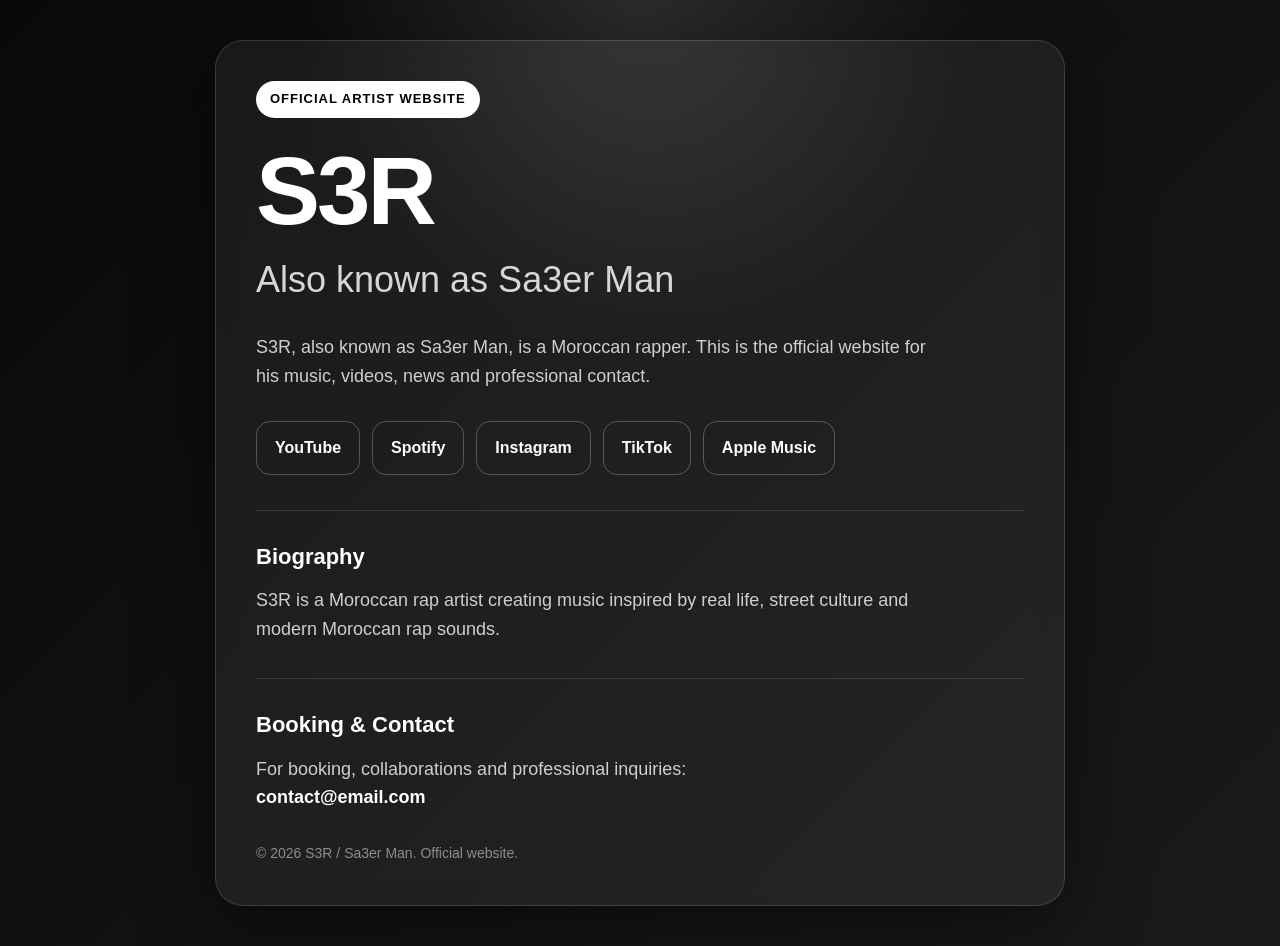
==== index.html @ 12e6b927 "Create index.html" ====
<!DOCTYPE html>
<html lang="en">
<head>
  <meta charset="UTF-8" />
  <meta name="viewport" content="width=device-width, initial-scale=1.0" />

  <title>S3R - Moroccan Rapper | Official Website</title>
  <meta name="description" content="Official website of S3R, also known as Sa3er Man, Moroccan rapper. Listen to his music, watch videos and contact for booking." />

  <meta property="og:title" content="S3R - Moroccan Rapper" />
  <meta property="og:description" content="Official website of S3R, also known as Sa3er Man, Moroccan rapper." />
  <meta property="og:type" content="website" />

  <style>
    * {
      box-sizing: border-box;
      margin: 0;
      padding: 0;
    }

    body {
      font-family: Arial, Helvetica, sans-serif;
      background: #090909;
      color: #ffffff;
      line-height: 1.6;
    }

    .page {
      min-height: 100vh;
      display: flex;
      align-items: center;
      justify-content: center;
      padding: 40px 20px;
      background:
        radial-gradient(circle at top, rgba(255, 255, 255, 0.12), transparent 30%),
        linear-gradient(135deg, #090909, #1a1a1a);
    }

    .card {
      width: 100%;
      max-width: 850px;
      background: rgba(255, 255, 255, 0.06);
      border: 1px solid rgba(255, 255, 255, 0.14);
      border-radius: 28px;
      padding: 40px;
      box-shadow: 0 25px 80px rgba(0, 0, 0, 0.45);
      backdrop-filter: blur(12px);
    }

    .badge {
      display: inline-block;
      padding: 8px 14px;
      border-radius: 999px;
      background: #ffffff;
      color: #000000;
      font-size: 13px;
      font-weight: bold;
      margin-bottom: 25px;
      text-transform: uppercase;
      letter-spacing: 1px;
    }

    h1 {
      font-size: clamp(48px, 9vw, 96px);
      line-height: 1;
      margin-bottom: 12px;
      letter-spacing: -3px;
    }

    h2 {
      font-size: clamp(22px, 4vw, 36px);
      font-weight: 400;
      color: #d6d6d6;
      margin-bottom: 25px;
    }

    p {
      color: #cfcfcf;
      font-size: 18px;
      max-width: 680px;
      margin-bottom: 28px;
    }

    .links {
      display: flex;
      flex-wrap: wrap;
      gap: 12px;
      margin: 30px 0;
    }

    .links a {
      text-decoration: none;
      color: #ffffff;
      border: 1px solid rgba(255, 255, 255, 0.25);
      padding: 13px 18px;
      border-radius: 14px;
      transition: 0.2s ease;
      font-weight: bold;
    }

    .links a:hover {
      background: #ffffff;
      color: #000000;
    }

    .section {
      margin-top: 35px;
      padding-top: 28px;
      border-top: 1px solid rgba(255, 255, 255, 0.12);
    }

    .section h3 {
      font-size: 22px;
      margin-bottom: 12px;
    }

    .contact {
      color: #ffffff;
      font-weight: bold;
    }

    footer {
      margin-top: 30px;
      color: #8d8d8d;
      font-size: 14px;
    }

    @media (max-width: 600px) {
      .card {
        padding: 28px;
        border-radius: 22px;
      }

      .links a {
        width: 100%;
        text-align: center;
      }
    }
  </style>

  <script type="application/ld+json">
  {
    "@context": "https://schema.org",
    "@type": "MusicGroup",
    "name": "S3R",
    "alternateName": "Sa3er Man",
    "genre": "Moroccan Rap",
    "description": "S3R, also known as Sa3er Man, is a Moroccan rapper.",
    "url": "https://TON-USERNAME.github.io/s3r-official/",
    "sameAs": [
      "https://www.youtube.com/@Sa3erman",
      "https://www.instagram.com/TON-INSTAGRAM",
      "https://open.spotify.com/artist/TON-SPOTIFY",
      "https://www.tiktok.com/@TON-TIKTOK"
    ]
  }
  </script>
</head>

<body>
  <main class="page">
    <section class="card">
      <span class="badge">Official Artist Website</span>

      <h1>S3R</h1>
      <h2>Also known as Sa3er Man</h2>

      <p>
        S3R, also known as Sa3er Man, is a Moroccan rapper.
        This is the official website for his music, videos, news and professional contact.
      </p>

      <div class="links">
        <a href="https://www.youtube.com/@Sa3erman" target="_blank">YouTube</a>
        <a href="https://open.spotify.com/artist/TON-SPOTIFY" target="_blank">Spotify</a>
        <a href="https://www.instagram.com/TON-INSTAGRAM" target="_blank">Instagram</a>
        <a href="https://www.tiktok.com/@TON-TIKTOK" target="_blank">TikTok</a>
        <a href="https://music.apple.com/TON-APPLE-MUSIC" target="_blank">Apple Music</a>
      </div>

      <div class="section">
        <h3>Biography</h3>
        <p>
          S3R is a Moroccan rap artist creating music inspired by real life,
          street culture and modern Moroccan rap sounds.
        </p>
      </div>

      <div class="section">
        <h3>Booking & Contact</h3>
        <p>
          For booking, collaborations and professional inquiries:
          <br />
          <span class="contact">contact@email.com</span>
        </p>
      </div>

      <footer>
        © 2026 S3R / Sa3er Man. Official website.
      </footer>
    </section>
  </main>
</body>
</html>
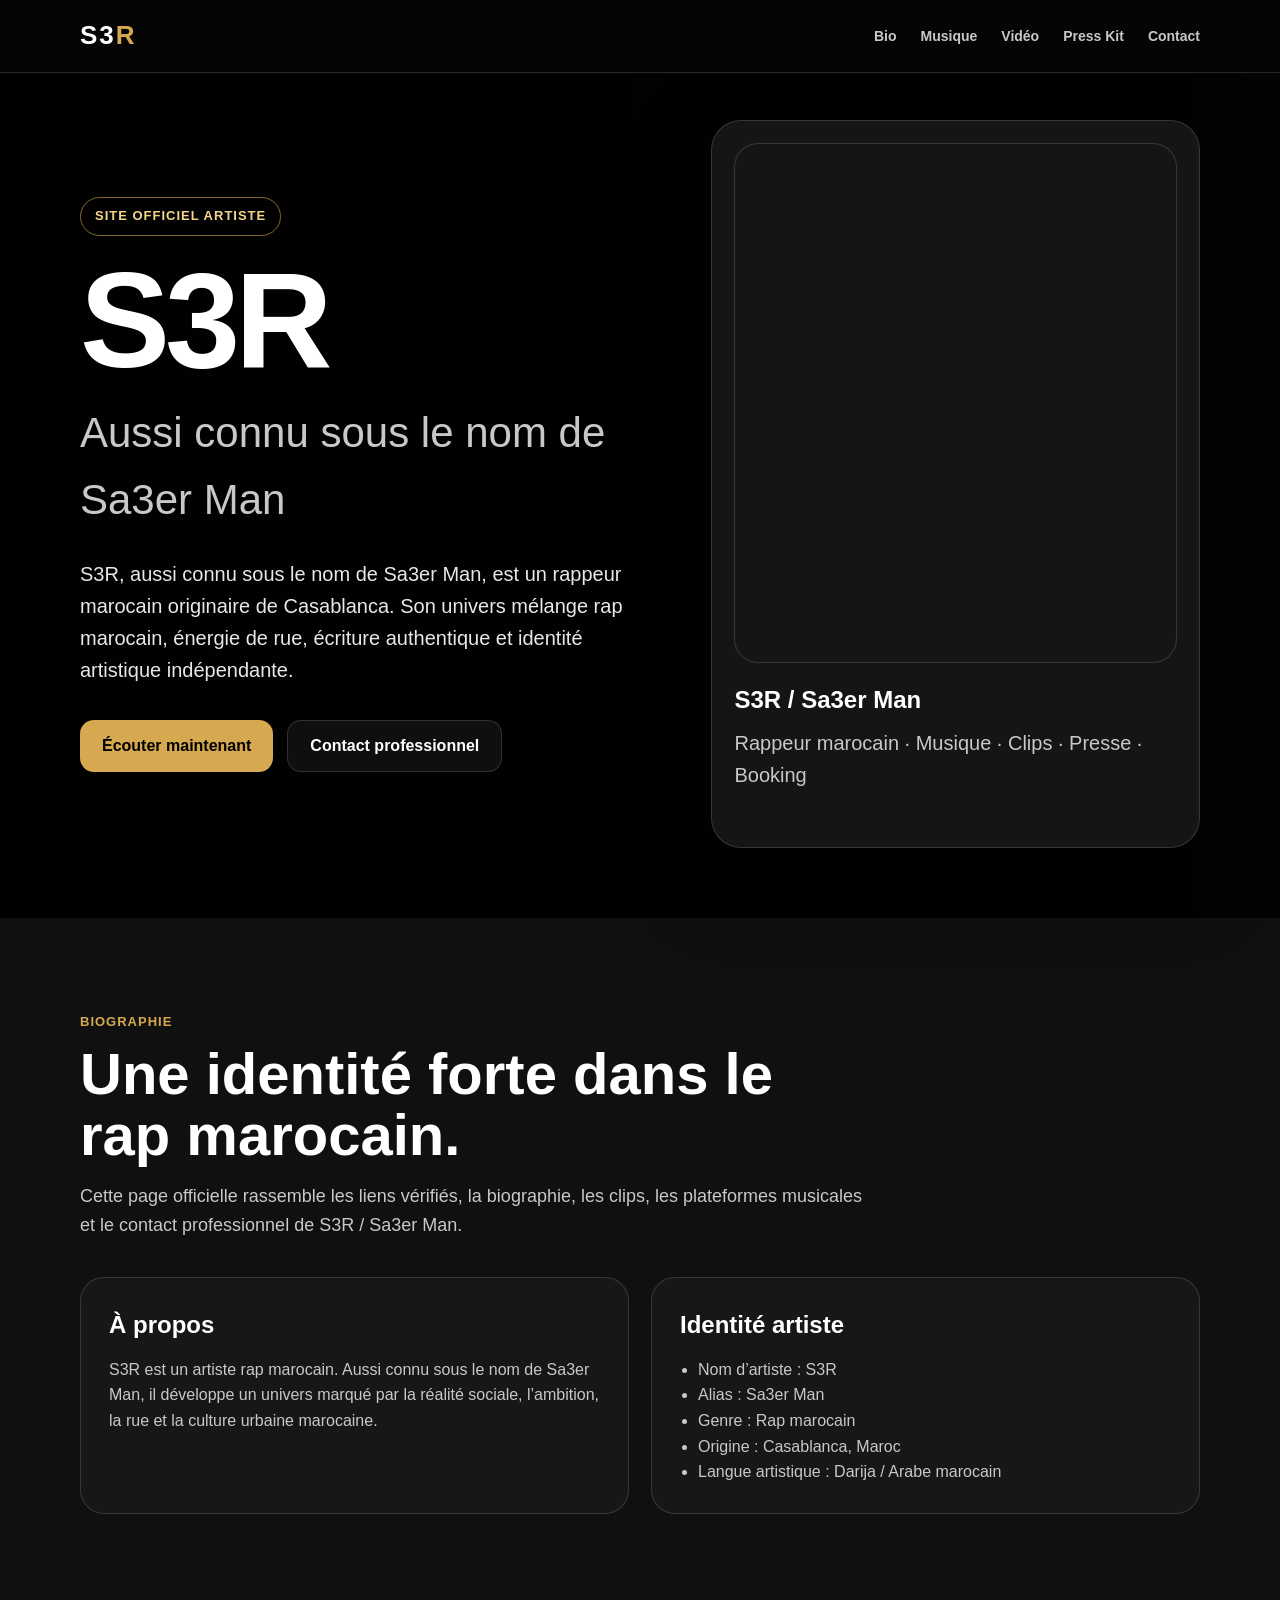
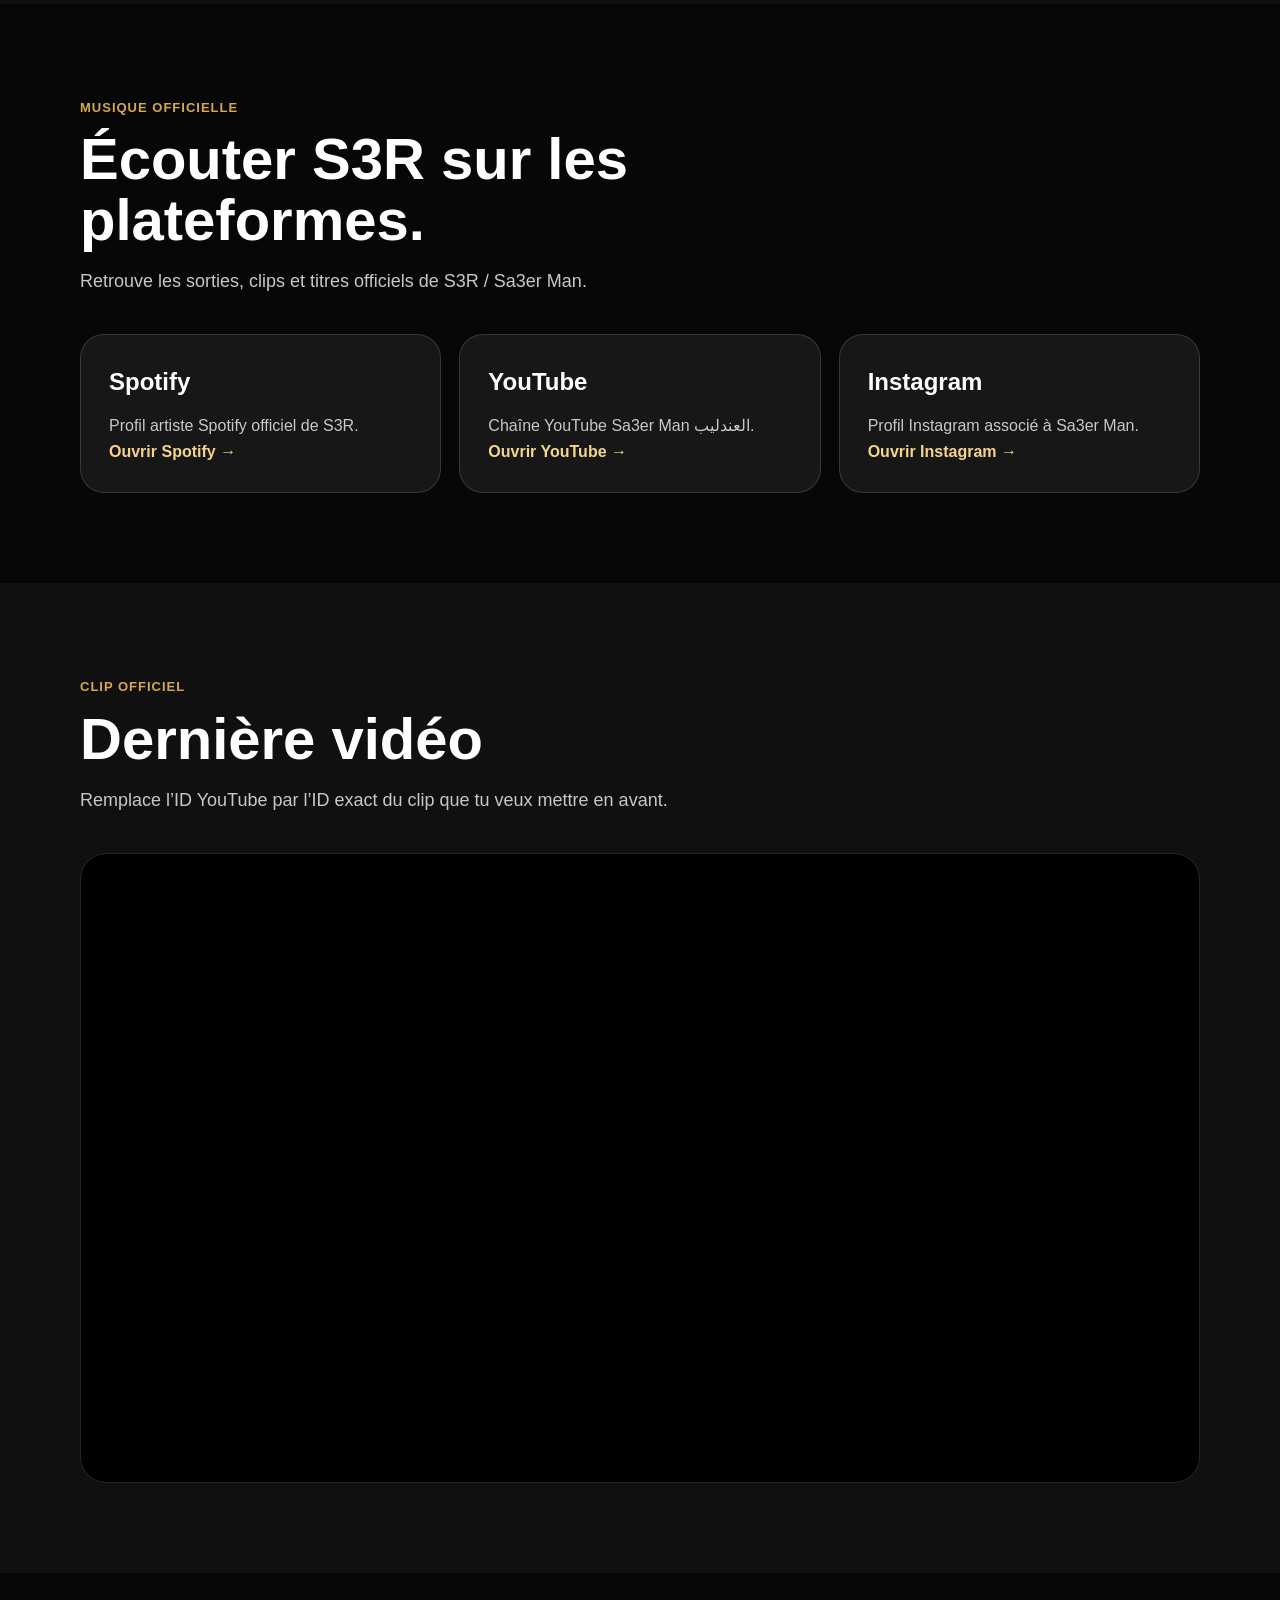
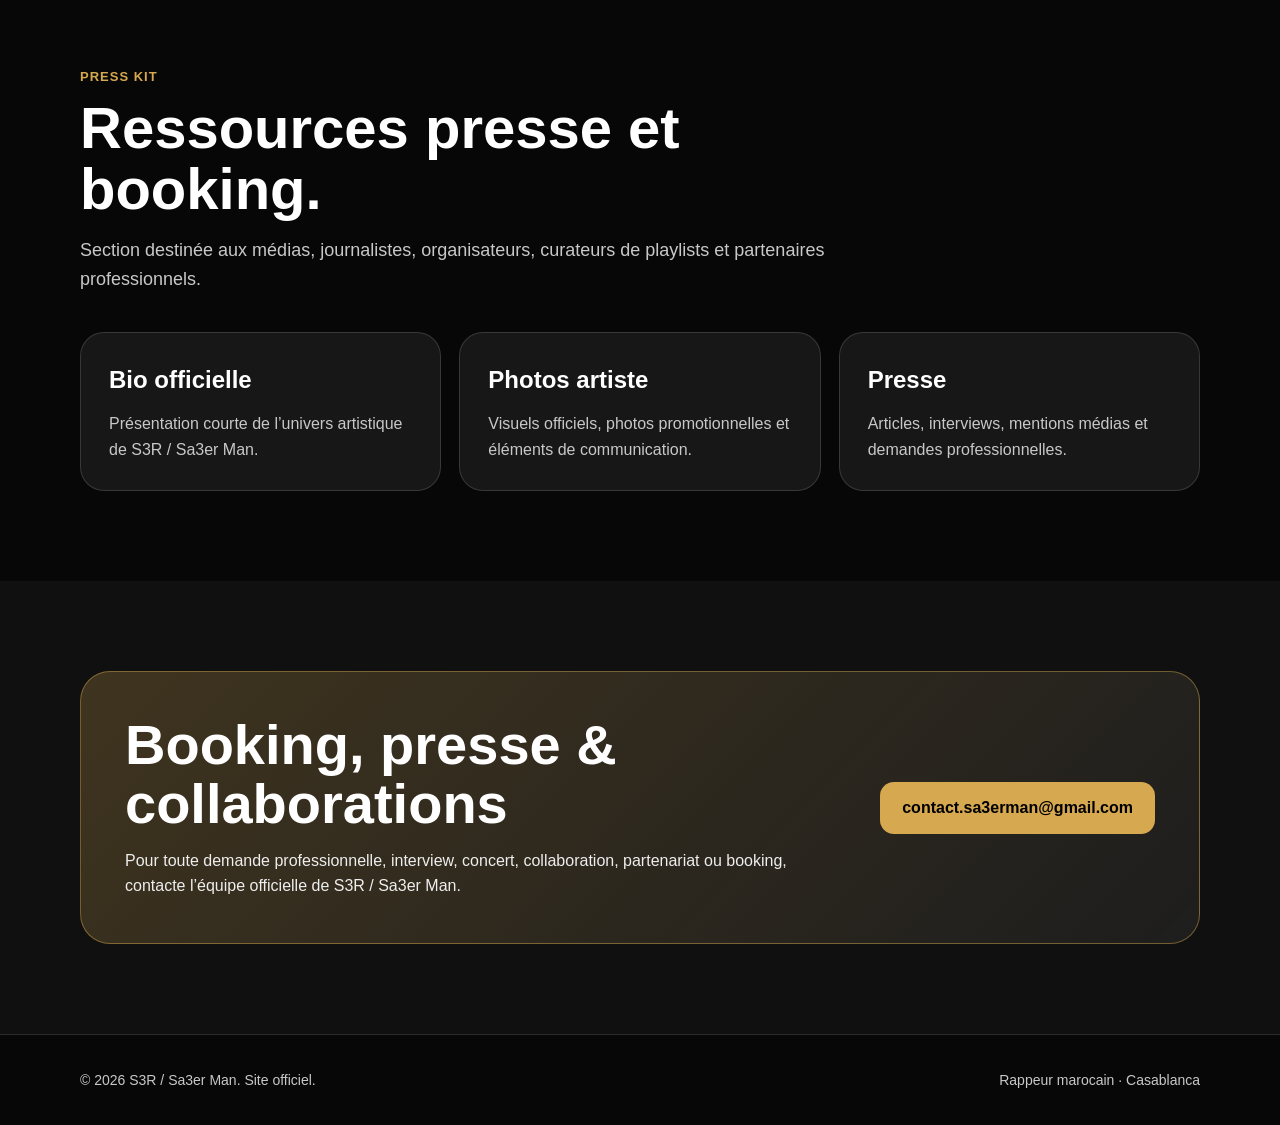
==== commit e8c72ea4: "Update index.html" ====
--- a/index.html
+++ b/index.html
@@ -1,141 +1,61 @@
 <!DOCTYPE html>
-<html lang="en">
+<html lang="fr">
 <head>
   <meta charset="UTF-8" />
   <meta name="viewport" content="width=device-width, initial-scale=1.0" />
-
-  <title>S3R - Moroccan Rapper | Official Website</title>
-  <meta name="description" content="Official website of S3R, also known as Sa3er Man, Moroccan rapper. Listen to his music, watch videos and contact for booking." />
-
-  <meta property="og:title" content="S3R - Moroccan Rapper" />
-  <meta property="og:description" content="Official website of S3R, also known as Sa3er Man, Moroccan rapper." />
+  <title>S3R / Sa3er Man - Rappeur marocain | Site officiel</title>
+  <meta name="description" content="Site officiel de S3R, aussi connu sous le nom de Sa3er Man, rappeur marocain. Musique, clips, biographie, press kit et contact professionnel." />
+  <meta name="robots" content="index, follow" />
+  <meta property="og:title" content="S3R / Sa3er Man - Rappeur marocain" />
+  <meta property="og:description" content="Site officiel de S3R, rappeur marocain aussi connu sous le nom de Sa3er Man." />
   <meta property="og:type" content="website" />
+  <meta property="og:image" content="assets/s3r-hero.jpg" />
 
   <style>
-    * {
-      box-sizing: border-box;
-      margin: 0;
-      padding: 0;
+    :root {
+      --bg:#070707; --soft:#101010; --card:#171717; --text:#fff;
+      --muted:#c8c8c8; --gold:#d6a84f; --gold2:#f4d58a; --border:rgba(255,255,255,.14);
     }
-
-    body {
-      font-family: Arial, Helvetica, sans-serif;
-      background: #090909;
-      color: #ffffff;
-      line-height: 1.6;
-    }
-
-    .page {
-      min-height: 100vh;
-      display: flex;
-      align-items: center;
-      justify-content: center;
-      padding: 40px 20px;
-      background:
-        radial-gradient(circle at top, rgba(255, 255, 255, 0.12), transparent 30%),
-        linear-gradient(135deg, #090909, #1a1a1a);
-    }
-
-    .card {
-      width: 100%;
-      max-width: 850px;
-      background: rgba(255, 255, 255, 0.06);
-      border: 1px solid rgba(255, 255, 255, 0.14);
-      border-radius: 28px;
-      padding: 40px;
-      box-shadow: 0 25px 80px rgba(0, 0, 0, 0.45);
-      backdrop-filter: blur(12px);
-    }
-
-    .badge {
-      display: inline-block;
-      padding: 8px 14px;
-      border-radius: 999px;
-      background: #ffffff;
-      color: #000000;
-      font-size: 13px;
-      font-weight: bold;
-      margin-bottom: 25px;
-      text-transform: uppercase;
-      letter-spacing: 1px;
-    }
-
-    h1 {
-      font-size: clamp(48px, 9vw, 96px);
-      line-height: 1;
-      margin-bottom: 12px;
-      letter-spacing: -3px;
-    }
-
-    h2 {
-      font-size: clamp(22px, 4vw, 36px);
-      font-weight: 400;
-      color: #d6d6d6;
-      margin-bottom: 25px;
-    }
-
-    p {
-      color: #cfcfcf;
-      font-size: 18px;
-      max-width: 680px;
-      margin-bottom: 28px;
-    }
-
-    .links {
-      display: flex;
-      flex-wrap: wrap;
-      gap: 12px;
-      margin: 30px 0;
-    }
-
-    .links a {
-      text-decoration: none;
-      color: #ffffff;
-      border: 1px solid rgba(255, 255, 255, 0.25);
-      padding: 13px 18px;
-      border-radius: 14px;
-      transition: 0.2s ease;
-      font-weight: bold;
-    }
-
-    .links a:hover {
-      background: #ffffff;
-      color: #000000;
-    }
-
-    .section {
-      margin-top: 35px;
-      padding-top: 28px;
-      border-top: 1px solid rgba(255, 255, 255, 0.12);
-    }
-
-    .section h3 {
-      font-size: 22px;
-      margin-bottom: 12px;
-    }
-
-    .contact {
-      color: #ffffff;
-      font-weight: bold;
-    }
-
-    footer {
-      margin-top: 30px;
-      color: #8d8d8d;
-      font-size: 14px;
-    }
-
-    @media (max-width: 600px) {
-      .card {
-        padding: 28px;
-        border-radius: 22px;
-      }
-
-      .links a {
-        width: 100%;
-        text-align: center;
-      }
-    }
+    *{box-sizing:border-box;margin:0;padding:0}
+    html{scroll-behavior:smooth}
+    body{font-family:Arial,Helvetica,sans-serif;background:var(--bg);color:var(--text);line-height:1.6}
+    a{color:inherit;text-decoration:none}
+    .container{width:min(1120px,92%);margin:auto}
+    header{position:fixed;top:0;width:100%;z-index:50;background:rgba(7,7,7,.84);backdrop-filter:blur(14px);border-bottom:1px solid var(--border)}
+    .nav{height:72px;display:flex;align-items:center;justify-content:space-between}
+    .logo{font-size:26px;font-weight:900;letter-spacing:2px} .logo span{color:var(--gold)}
+    .nav-links{display:flex;gap:24px;color:var(--muted);font-size:14px;font-weight:800}
+    .nav-links a:hover{color:var(--gold2)}
+    .hero{min-height:100vh;display:flex;align-items:center;padding:120px 0 70px;background:linear-gradient(to right,rgba(0,0,0,.95),rgba(0,0,0,.62)),url('assets/s3r-hero.jpg') center/cover no-repeat}
+    .hero-grid{display:grid;grid-template-columns:1.08fr .92fr;gap:58px;align-items:center}
+    .tag{display:inline-block;padding:8px 14px;border-radius:999px;border:1px solid rgba(214,168,79,.6);color:var(--gold2);font-size:13px;font-weight:900;text-transform:uppercase;letter-spacing:1px;margin-bottom:24px}
+    h1{font-size:clamp(66px,11vw,135px);line-height:.9;letter-spacing:-5px;margin-bottom:18px}
+    .hero h2{font-size:clamp(24px,4vw,42px);font-weight:400;color:var(--muted);margin-bottom:24px}
+    .hero p{max-width:680px;font-size:20px;color:#e8e8e8;margin-bottom:34px}
+    .buttons{display:flex;flex-wrap:wrap;gap:14px}
+    .btn{display:inline-flex;align-items:center;justify-content:center;min-height:52px;padding:0 22px;border-radius:14px;font-weight:900;transition:.2s ease}
+    .btn-primary{background:var(--gold);color:#000} .btn-primary:hover{background:var(--gold2);transform:translateY(-2px)}
+    .btn-secondary{border:1px solid var(--border);background:rgba(255,255,255,.06);color:#fff} .btn-secondary:hover{border-color:var(--gold);color:var(--gold2);transform:translateY(-2px)}
+    .artist-card{background:rgba(255,255,255,.08);border:1px solid var(--border);border-radius:30px;padding:22px;box-shadow:0 30px 80px rgba(0,0,0,.55)}
+    .artist-photo{height:520px;border-radius:24px;background:url('assets/s3r-photo.jpg') center/cover no-repeat;border:1px solid var(--border);margin-bottom:18px}
+    .artist-card strong{font-size:24px} .artist-card p{margin-top:8px;color:var(--muted)}
+    section{padding:90px 0} .dark{background:var(--soft)}
+    .section-title{max-width:790px;margin-bottom:38px}
+    .section-title span{color:var(--gold);font-size:13px;text-transform:uppercase;letter-spacing:1px;font-weight:900}
+    .section-title h2{font-size:clamp(34px,5vw,58px);line-height:1.05;margin-top:10px;margin-bottom:16px}
+    .section-title p{color:var(--muted);font-size:18px}
+    .grid-2{display:grid;grid-template-columns:1fr 1fr;gap:22px}
+    .grid-3{display:grid;grid-template-columns:repeat(3,1fr);gap:18px}
+    .box{background:var(--card);border:1px solid var(--border);border-radius:24px;padding:28px}
+    .box h3{font-size:24px;margin-bottom:12px} .box p,.box li{color:var(--muted)} .box ul{padding-left:18px}
+    .platform{transition:.2s ease} .platform:hover{transform:translateY(-4px);border-color:rgba(214,168,79,.5)} .platform strong{color:var(--gold2)}
+    .video{overflow:hidden;border-radius:26px;border:1px solid var(--border);aspect-ratio:16/9;background:#000}
+    .video iframe{width:100%;height:100%;border:0}
+    .contact-card{background:linear-gradient(135deg,rgba(214,168,79,.24),rgba(255,255,255,.06));border:1px solid rgba(214,168,79,.45);border-radius:30px;padding:44px;display:flex;gap:30px;justify-content:space-between;align-items:center}
+    .contact-card h2{font-size:clamp(32px,5vw,56px);line-height:1.05;margin-bottom:14px} .contact-card p{color:#eee;max-width:680px}
+    footer{padding:34px 0;border-top:1px solid var(--border);color:var(--muted);font-size:14px}
+    .footer-flex{display:flex;justify-content:space-between;gap:20px;flex-wrap:wrap}
+    @media(max-width:850px){.nav-links{display:none}.hero-grid,.grid-2,.grid-3{grid-template-columns:1fr}.artist-photo{height:420px}.contact-card{display:block}h1{letter-spacing:-3px}}
   </style>
 
   <script type="application/ld+json">
@@ -144,61 +64,121 @@
     "@type": "MusicGroup",
     "name": "S3R",
     "alternateName": "Sa3er Man",
-    "genre": "Moroccan Rap",
-    "description": "S3R, also known as Sa3er Man, is a Moroccan rapper.",
+    "genre": "Rap marocain",
+    "description": "S3R, aussi connu sous le nom de Sa3er Man, est un rappeur marocain originaire de Casablanca.",
     "url": "https://TON-USERNAME.github.io/s3r-official/",
+    "image": "https://TON-USERNAME.github.io/s3r-official/assets/s3r-photo.jpg",
     "sameAs": [
       "https://www.youtube.com/@Sa3erman",
-      "https://www.instagram.com/TON-INSTAGRAM",
-      "https://open.spotify.com/artist/TON-SPOTIFY",
-      "https://www.tiktok.com/@TON-TIKTOK"
+      "https://open.spotify.com/artist/5rGkCkgoWFYOqIheQVxchz",
+      "https://www.instagram.com/sa3ermanofficial"
     ]
   }
   </script>
 </head>
+<body>
+<header>
+  <div class="container nav">
+    <a href="#" class="logo">S3<span>R</span></a>
+    <nav class="nav-links">
+      <a href="#bio">Bio</a><a href="#musique">Musique</a><a href="#video">Vidéo</a><a href="#press">Press Kit</a><a href="#contact">Contact</a>
+    </nav>
+  </div>
+</header>
 
-<body>
-  <main class="page">
-    <section class="card">
-      <span class="badge">Official Artist Website</span>
+<main>
+<section class="hero">
+  <div class="container hero-grid">
+    <div>
+      <div class="tag">Site officiel artiste</div>
+      <h1>S3R</h1>
+      <h2>Aussi connu sous le nom de Sa3er Man</h2>
+      <p>S3R, aussi connu sous le nom de Sa3er Man, est un rappeur marocain originaire de Casablanca. Son univers mélange rap marocain, énergie de rue, écriture authentique et identité artistique indépendante.</p>
+      <div class="buttons">
+        <a class="btn btn-primary" href="#musique">Écouter maintenant</a>
+        <a class="btn btn-secondary" href="#contact">Contact professionnel</a>
+      </div>
+    </div>
+    <div class="artist-card">
+      <div class="artist-photo"></div>
+      <strong>S3R / Sa3er Man</strong>
+      <p>Rappeur marocain · Musique · Clips · Presse · Booking</p>
+    </div>
+  </div>
+</section>
 
-      <h1>S3R</h1>
-      <h2>Also known as Sa3er Man</h2>
+<section id="bio" class="dark">
+  <div class="container">
+    <div class="section-title">
+      <span>Biographie</span>
+      <h2>Une identité forte dans le rap marocain.</h2>
+      <p>Cette page officielle rassemble les liens vérifiés, la biographie, les clips, les plateformes musicales et le contact professionnel de S3R / Sa3er Man.</p>
+    </div>
+    <div class="grid-2">
+      <div class="box"><h3>À propos</h3><p>S3R est un artiste rap marocain. Aussi connu sous le nom de Sa3er Man, il développe un univers marqué par la réalité sociale, l’ambition, la rue et la culture urbaine marocaine.</p></div>
+      <div class="box"><h3>Identité artiste</h3><ul><li>Nom d’artiste : S3R</li><li>Alias : Sa3er Man</li><li>Genre : Rap marocain</li><li>Origine : Casablanca, Maroc</li><li>Langue artistique : Darija / Arabe marocain</li></ul></div>
+    </div>
+  </div>
+</section>
 
-      <p>
-        S3R, also known as Sa3er Man, is a Moroccan rapper.
-        This is the official website for his music, videos, news and professional contact.
-      </p>
+<section id="musique">
+  <div class="container">
+    <div class="section-title">
+      <span>Musique officielle</span>
+      <h2>Écouter S3R sur les plateformes.</h2>
+      <p>Retrouve les sorties, clips et titres officiels de S3R / Sa3er Man.</p>
+    </div>
+    <div class="grid-3">
+      <a class="box platform" href="https://open.spotify.com/artist/5rGkCkgoWFYOqIheQVxchz" target="_blank"><h3>Spotify</h3><p>Profil artiste Spotify officiel de S3R.</p><strong>Ouvrir Spotify →</strong></a>
+      <a class="box platform" href="https://www.youtube.com/@Sa3erman" target="_blank"><h3>YouTube</h3><p>Chaîne YouTube Sa3er Man العندليب.</p><strong>Ouvrir YouTube →</strong></a>
+      <a class="box platform" href="https://www.instagram.com/sa3ermanofficial" target="_blank"><h3>Instagram</h3><p>Profil Instagram associé à Sa3er Man.</p><strong>Ouvrir Instagram →</strong></a>
+    </div>
+  </div>
+</section>
 
-      <div class="links">
-        <a href="https://www.youtube.com/@Sa3erman" target="_blank">YouTube</a>
-        <a href="https://open.spotify.com/artist/TON-SPOTIFY" target="_blank">Spotify</a>
-        <a href="https://www.instagram.com/TON-INSTAGRAM" target="_blank">Instagram</a>
-        <a href="https://www.tiktok.com/@TON-TIKTOK" target="_blank">TikTok</a>
-        <a href="https://music.apple.com/TON-APPLE-MUSIC" target="_blank">Apple Music</a>
-      </div>
+<section id="video" class="dark">
+  <div class="container">
+    <div class="section-title">
+      <span>Clip officiel</span>
+      <h2>Dernière vidéo</h2>
+      <p>Remplace l’ID YouTube par l’ID exact du clip que tu veux mettre en avant.</p>
+    </div>
+    <div class="video">
+      <iframe src="https://www.youtube.com/embed/REMPLACER_VIDEO_ID" title="S3R - Clip officiel" allowfullscreen></iframe>
+    </div>
+  </div>
+</section>
 
-      <div class="section">
-        <h3>Biography</h3>
-        <p>
-          S3R is a Moroccan rap artist creating music inspired by real life,
-          street culture and modern Moroccan rap sounds.
-        </p>
-      </div>
+<section id="press">
+  <div class="container">
+    <div class="section-title">
+      <span>Press kit</span>
+      <h2>Ressources presse et booking.</h2>
+      <p>Section destinée aux médias, journalistes, organisateurs, curateurs de playlists et partenaires professionnels.</p>
+    </div>
+    <div class="grid-3">
+      <div class="box"><h3>Bio officielle</h3><p>Présentation courte de l’univers artistique de S3R / Sa3er Man.</p></div>
+      <div class="box"><h3>Photos artiste</h3><p>Visuels officiels, photos promotionnelles et éléments de communication.</p></div>
+      <div class="box"><h3>Presse</h3><p>Articles, interviews, mentions médias et demandes professionnelles.</p></div>
+    </div>
+  </div>
+</section>
 
-      <div class="section">
-        <h3>Booking & Contact</h3>
-        <p>
-          For booking, collaborations and professional inquiries:
-          <br />
-          <span class="contact">contact@email.com</span>
-        </p>
-      </div>
+<section id="contact" class="dark">
+  <div class="container">
+    <div class="contact-card">
+      <div><h2>Booking, presse & collaborations</h2><p>Pour toute demande professionnelle, interview, concert, collaboration, partenariat ou booking, contacte l’équipe officielle de S3R / Sa3er Man.</p></div>
+      <a class="btn btn-primary" href="mailto:contact.sa3erman@gmail.com">contact.sa3erman@gmail.com</a>
+    </div>
+  </div>
+</section>
+</main>
 
-      <footer>
-        © 2026 S3R / Sa3er Man. Official website.
-      </footer>
-    </section>
-  </main>
+<footer>
+  <div class="container footer-flex">
+    <span>© 2026 S3R / Sa3er Man. Site officiel.</span>
+    <span>Rappeur marocain · Casablanca</span>
+  </div>
+</footer>
 </body>
 </html>
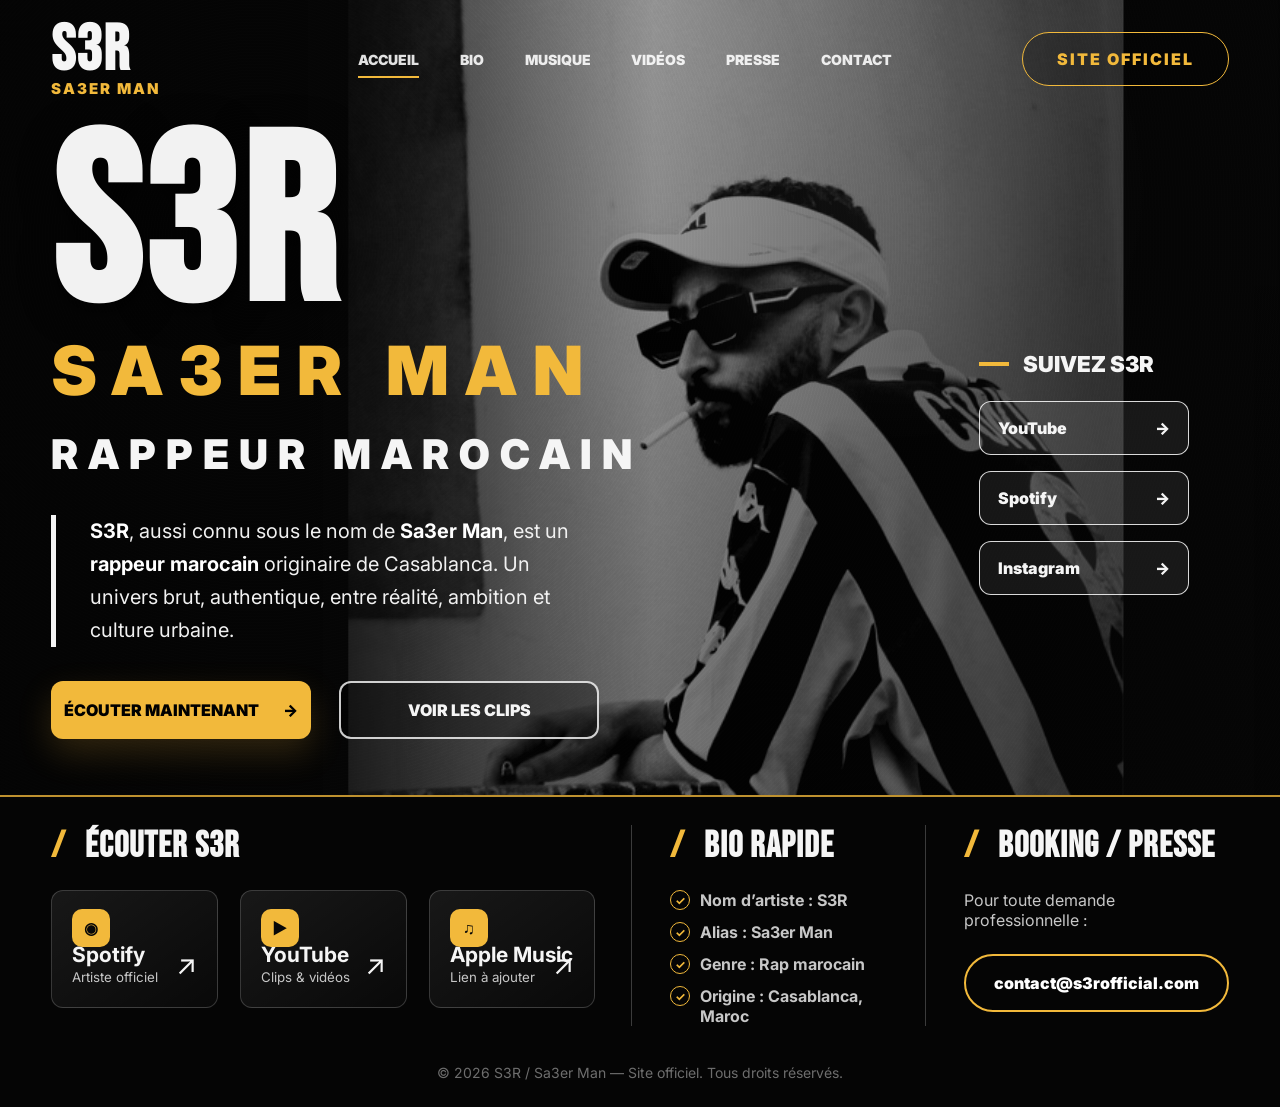
==== commit 5dc26ae1: "Add files via upload" ====
--- a/index.html
+++ b/index.html
@@ -4,59 +4,15 @@
   <meta charset="UTF-8" />
   <meta name="viewport" content="width=device-width, initial-scale=1.0" />
   <title>S3R / Sa3er Man - Rappeur marocain | Site officiel</title>
-  <meta name="description" content="Site officiel de S3R, aussi connu sous le nom de Sa3er Man, rappeur marocain. Musique, clips, biographie, press kit et contact professionnel." />
-  <meta name="robots" content="index, follow" />
+  <meta name="description" content="Site officiel de S3R, aussi connu sous le nom de Sa3er Man, rappeur marocain originaire de Casablanca. Musique, clips, bio, presse et booking." />
   <meta property="og:title" content="S3R / Sa3er Man - Rappeur marocain" />
-  <meta property="og:description" content="Site officiel de S3R, rappeur marocain aussi connu sous le nom de Sa3er Man." />
+  <meta property="og:description" content="Site officiel de S3R, aussi connu sous le nom de Sa3er Man." />
   <meta property="og:type" content="website" />
-  <meta property="og:image" content="assets/s3r-hero.jpg" />
-
-  <style>
-    :root {
-      --bg:#070707; --soft:#101010; --card:#171717; --text:#fff;
-      --muted:#c8c8c8; --gold:#d6a84f; --gold2:#f4d58a; --border:rgba(255,255,255,.14);
-    }
-    *{box-sizing:border-box;margin:0;padding:0}
-    html{scroll-behavior:smooth}
-    body{font-family:Arial,Helvetica,sans-serif;background:var(--bg);color:var(--text);line-height:1.6}
-    a{color:inherit;text-decoration:none}
-    .container{width:min(1120px,92%);margin:auto}
-    header{position:fixed;top:0;width:100%;z-index:50;background:rgba(7,7,7,.84);backdrop-filter:blur(14px);border-bottom:1px solid var(--border)}
-    .nav{height:72px;display:flex;align-items:center;justify-content:space-between}
-    .logo{font-size:26px;font-weight:900;letter-spacing:2px} .logo span{color:var(--gold)}
-    .nav-links{display:flex;gap:24px;color:var(--muted);font-size:14px;font-weight:800}
-    .nav-links a:hover{color:var(--gold2)}
-    .hero{min-height:100vh;display:flex;align-items:center;padding:120px 0 70px;background:linear-gradient(to right,rgba(0,0,0,.95),rgba(0,0,0,.62)),url('assets/s3r-hero.jpg') center/cover no-repeat}
-    .hero-grid{display:grid;grid-template-columns:1.08fr .92fr;gap:58px;align-items:center}
-    .tag{display:inline-block;padding:8px 14px;border-radius:999px;border:1px solid rgba(214,168,79,.6);color:var(--gold2);font-size:13px;font-weight:900;text-transform:uppercase;letter-spacing:1px;margin-bottom:24px}
-    h1{font-size:clamp(66px,11vw,135px);line-height:.9;letter-spacing:-5px;margin-bottom:18px}
-    .hero h2{font-size:clamp(24px,4vw,42px);font-weight:400;color:var(--muted);margin-bottom:24px}
-    .hero p{max-width:680px;font-size:20px;color:#e8e8e8;margin-bottom:34px}
-    .buttons{display:flex;flex-wrap:wrap;gap:14px}
-    .btn{display:inline-flex;align-items:center;justify-content:center;min-height:52px;padding:0 22px;border-radius:14px;font-weight:900;transition:.2s ease}
-    .btn-primary{background:var(--gold);color:#000} .btn-primary:hover{background:var(--gold2);transform:translateY(-2px)}
-    .btn-secondary{border:1px solid var(--border);background:rgba(255,255,255,.06);color:#fff} .btn-secondary:hover{border-color:var(--gold);color:var(--gold2);transform:translateY(-2px)}
-    .artist-card{background:rgba(255,255,255,.08);border:1px solid var(--border);border-radius:30px;padding:22px;box-shadow:0 30px 80px rgba(0,0,0,.55)}
-    .artist-photo{height:520px;border-radius:24px;background:url('assets/s3r-photo.jpg') center/cover no-repeat;border:1px solid var(--border);margin-bottom:18px}
-    .artist-card strong{font-size:24px} .artist-card p{margin-top:8px;color:var(--muted)}
-    section{padding:90px 0} .dark{background:var(--soft)}
-    .section-title{max-width:790px;margin-bottom:38px}
-    .section-title span{color:var(--gold);font-size:13px;text-transform:uppercase;letter-spacing:1px;font-weight:900}
-    .section-title h2{font-size:clamp(34px,5vw,58px);line-height:1.05;margin-top:10px;margin-bottom:16px}
-    .section-title p{color:var(--muted);font-size:18px}
-    .grid-2{display:grid;grid-template-columns:1fr 1fr;gap:22px}
-    .grid-3{display:grid;grid-template-columns:repeat(3,1fr);gap:18px}
-    .box{background:var(--card);border:1px solid var(--border);border-radius:24px;padding:28px}
-    .box h3{font-size:24px;margin-bottom:12px} .box p,.box li{color:var(--muted)} .box ul{padding-left:18px}
-    .platform{transition:.2s ease} .platform:hover{transform:translateY(-4px);border-color:rgba(214,168,79,.5)} .platform strong{color:var(--gold2)}
-    .video{overflow:hidden;border-radius:26px;border:1px solid var(--border);aspect-ratio:16/9;background:#000}
-    .video iframe{width:100%;height:100%;border:0}
-    .contact-card{background:linear-gradient(135deg,rgba(214,168,79,.24),rgba(255,255,255,.06));border:1px solid rgba(214,168,79,.45);border-radius:30px;padding:44px;display:flex;gap:30px;justify-content:space-between;align-items:center}
-    .contact-card h2{font-size:clamp(32px,5vw,56px);line-height:1.05;margin-bottom:14px} .contact-card p{color:#eee;max-width:680px}
-    footer{padding:34px 0;border-top:1px solid var(--border);color:var(--muted);font-size:14px}
-    .footer-flex{display:flex;justify-content:space-between;gap:20px;flex-wrap:wrap}
-    @media(max-width:850px){.nav-links{display:none}.hero-grid,.grid-2,.grid-3{grid-template-columns:1fr}.artist-photo{height:420px}.contact-card{display:block}h1{letter-spacing:-3px}}
-  </style>
+  <meta property="og:image" content="assets/s3r-portrait.jpg" />
+  <link rel="preconnect" href="https://fonts.googleapis.com">
+  <link rel="preconnect" href="https://fonts.gstatic.com" crossorigin>
+  <link href="https://fonts.googleapis.com/css2?family=Bebas+Neue&family=Inter:wght@400;600;700;800;900&display=swap" rel="stylesheet">
+  <link rel="stylesheet" href="style.css" />
 
   <script type="application/ld+json">
   {
@@ -67,7 +23,7 @@
     "genre": "Rap marocain",
     "description": "S3R, aussi connu sous le nom de Sa3er Man, est un rappeur marocain originaire de Casablanca.",
     "url": "https://TON-USERNAME.github.io/s3r-official/",
-    "image": "https://TON-USERNAME.github.io/s3r-official/assets/s3r-photo.jpg",
+    "image": "https://TON-USERNAME.github.io/s3r-official/assets/s3r-portrait.jpg",
     "sameAs": [
       "https://www.youtube.com/@Sa3erman",
       "https://open.spotify.com/artist/5rGkCkgoWFYOqIheQVxchz",
@@ -77,108 +33,115 @@
   </script>
 </head>
 <body>
-<header>
-  <div class="container nav">
-    <a href="#" class="logo">S3<span>R</span></a>
-    <nav class="nav-links">
-      <a href="#bio">Bio</a><a href="#musique">Musique</a><a href="#video">Vidéo</a><a href="#press">Press Kit</a><a href="#contact">Contact</a>
-    </nav>
-  </div>
-</header>
+  <main class="page-shell">
+    <section class="hero-screen" id="accueil">
+      <div class="noise"></div>
+      <div class="hero-bg"></div>
+      <div class="hero-overlay"></div>
 
-<main>
-<section class="hero">
-  <div class="container hero-grid">
-    <div>
-      <div class="tag">Site officiel artiste</div>
-      <h1>S3R</h1>
-      <h2>Aussi connu sous le nom de Sa3er Man</h2>
-      <p>S3R, aussi connu sous le nom de Sa3er Man, est un rappeur marocain originaire de Casablanca. Son univers mélange rap marocain, énergie de rue, écriture authentique et identité artistique indépendante.</p>
-      <div class="buttons">
-        <a class="btn btn-primary" href="#musique">Écouter maintenant</a>
-        <a class="btn btn-secondary" href="#contact">Contact professionnel</a>
+      <header class="site-header">
+        <a class="brand" href="#accueil" aria-label="Accueil S3R">
+          <span class="brand-main">S3R</span>
+          <span class="brand-sub">SA3ER MAN</span>
+        </a>
+
+        <nav class="main-nav" aria-label="Navigation principale">
+          <a class="active" href="#accueil">Accueil</a>
+          <a href="#bio">Bio</a>
+          <a href="#musique">Musique</a>
+          <a href="#videos">Vidéos</a>
+          <a href="#presse">Presse</a>
+          <a href="#contact">Contact</a>
+        </nav>
+
+        <a class="official-pill" href="#contact">Site officiel</a>
+      </header>
+
+      <div class="hero-content">
+        <section class="intro-card" aria-label="Présentation artiste">
+          <p class="eyebrow">Site officiel</p>
+          <h1>S3R</h1>
+          <p class="alias">Sa3er Man</p>
+          <p class="role">Rappeur marocain</p>
+
+          <div class="statement">
+            <p>
+              <strong>S3R</strong>, aussi connu sous le nom de <strong>Sa3er Man</strong>,
+              est un <strong>rappeur marocain</strong> originaire de Casablanca.
+              Un univers brut, authentique, entre réalité, ambition et culture urbaine.
+            </p>
+          </div>
+
+          <div class="hero-actions">
+            <a class="btn btn-gold" href="#musique">Écouter maintenant <span>→</span></a>
+            <a class="btn btn-outline" href="#videos">Voir les clips</a>
+          </div>
+        </section>
+
+        <aside class="follow-panel" aria-label="Liens officiels">
+          <h2>Suivez S3R</h2>
+          <a href="https://www.youtube.com/@Sa3erman" target="_blank" rel="noopener">YouTube <span>→</span></a>
+          <a href="https://open.spotify.com/artist/5rGkCkgoWFYOqIheQVxchz" target="_blank" rel="noopener">Spotify <span>→</span></a>
+          <a href="https://www.instagram.com/sa3ermanofficial" target="_blank" rel="noopener">Instagram <span>→</span></a>
+        </aside>
       </div>
-    </div>
-    <div class="artist-card">
-      <div class="artist-photo"></div>
-      <strong>S3R / Sa3er Man</strong>
-      <p>Rappeur marocain · Musique · Clips · Presse · Booking</p>
-    </div>
-  </div>
-</section>
+    </section>
 
-<section id="bio" class="dark">
-  <div class="container">
-    <div class="section-title">
-      <span>Biographie</span>
-      <h2>Une identité forte dans le rap marocain.</h2>
-      <p>Cette page officielle rassemble les liens vérifiés, la biographie, les clips, les plateformes musicales et le contact professionnel de S3R / Sa3er Man.</p>
-    </div>
-    <div class="grid-2">
-      <div class="box"><h3>À propos</h3><p>S3R est un artiste rap marocain. Aussi connu sous le nom de Sa3er Man, il développe un univers marqué par la réalité sociale, l’ambition, la rue et la culture urbaine marocaine.</p></div>
-      <div class="box"><h3>Identité artiste</h3><ul><li>Nom d’artiste : S3R</li><li>Alias : Sa3er Man</li><li>Genre : Rap marocain</li><li>Origine : Casablanca, Maroc</li><li>Langue artistique : Darija / Arabe marocain</li></ul></div>
-    </div>
-  </div>
-</section>
+    <section class="bottom-strip">
+      <div class="strip-column large" id="musique">
+        <h2><span>/</span> Écouter S3R</h2>
+        <div class="platform-grid">
+          <a class="platform-card" href="https://open.spotify.com/artist/5rGkCkgoWFYOqIheQVxchz" target="_blank" rel="noopener">
+            <span class="icon">◉</span>
+            <strong>Spotify</strong>
+            <small>Artiste officiel</small>
+            <em>↗</em>
+          </a>
+          <a class="platform-card" href="https://www.youtube.com/@Sa3erman" target="_blank" rel="noopener">
+            <span class="icon">▶</span>
+            <strong>YouTube</strong>
+            <small>Clips & vidéos</small>
+            <em>↗</em>
+          </a>
+          <a class="platform-card" href="#" target="_blank" rel="noopener">
+            <span class="icon">♫</span>
+            <strong>Apple Music</strong>
+            <small>Lien à ajouter</small>
+            <em>↗</em>
+          </a>
+        </div>
+      </div>
 
-<section id="musique">
-  <div class="container">
-    <div class="section-title">
-      <span>Musique officielle</span>
-      <h2>Écouter S3R sur les plateformes.</h2>
-      <p>Retrouve les sorties, clips et titres officiels de S3R / Sa3er Man.</p>
-    </div>
-    <div class="grid-3">
-      <a class="box platform" href="https://open.spotify.com/artist/5rGkCkgoWFYOqIheQVxchz" target="_blank"><h3>Spotify</h3><p>Profil artiste Spotify officiel de S3R.</p><strong>Ouvrir Spotify →</strong></a>
-      <a class="box platform" href="https://www.youtube.com/@Sa3erman" target="_blank"><h3>YouTube</h3><p>Chaîne YouTube Sa3er Man العندليب.</p><strong>Ouvrir YouTube →</strong></a>
-      <a class="box platform" href="https://www.instagram.com/sa3ermanofficial" target="_blank"><h3>Instagram</h3><p>Profil Instagram associé à Sa3er Man.</p><strong>Ouvrir Instagram →</strong></a>
-    </div>
-  </div>
-</section>
+      <div class="strip-column info" id="bio">
+        <h2><span>/</span> Bio rapide</h2>
+        <ul>
+          <li>Nom d’artiste : <strong>S3R</strong></li>
+          <li>Alias : <strong>Sa3er Man</strong></li>
+          <li>Genre : <strong>Rap marocain</strong></li>
+          <li>Origine : <strong>Casablanca, Maroc</strong></li>
+        </ul>
+      </div>
 
-<section id="video" class="dark">
-  <div class="container">
-    <div class="section-title">
-      <span>Clip officiel</span>
-      <h2>Dernière vidéo</h2>
-      <p>Remplace l’ID YouTube par l’ID exact du clip que tu veux mettre en avant.</p>
-    </div>
-    <div class="video">
-      <iframe src="https://www.youtube.com/embed/REMPLACER_VIDEO_ID" title="S3R - Clip officiel" allowfullscreen></iframe>
-    </div>
-  </div>
-</section>
+      <div class="strip-column contact" id="contact">
+        <h2><span>/</span> Booking / Presse</h2>
+        <p>Pour toute demande professionnelle :</p>
+        <a class="email-button" href="mailto:contact@s3rofficial.com">contact@s3rofficial.com</a>
+      </div>
+    </section>
 
-<section id="press">
-  <div class="container">
-    <div class="section-title">
-      <span>Press kit</span>
-      <h2>Ressources presse et booking.</h2>
-      <p>Section destinée aux médias, journalistes, organisateurs, curateurs de playlists et partenaires professionnels.</p>
-    </div>
-    <div class="grid-3">
-      <div class="box"><h3>Bio officielle</h3><p>Présentation courte de l’univers artistique de S3R / Sa3er Man.</p></div>
-      <div class="box"><h3>Photos artiste</h3><p>Visuels officiels, photos promotionnelles et éléments de communication.</p></div>
-      <div class="box"><h3>Presse</h3><p>Articles, interviews, mentions médias et demandes professionnelles.</p></div>
-    </div>
-  </div>
-</section>
+    <section class="hidden-seo" id="videos">
+      <h2>Vidéos officielles de S3R</h2>
+      <p>Retrouvez les clips officiels de S3R / Sa3er Man sur sa chaîne YouTube officielle.</p>
+    </section>
 
-<section id="contact" class="dark">
-  <div class="container">
-    <div class="contact-card">
-      <div><h2>Booking, presse & collaborations</h2><p>Pour toute demande professionnelle, interview, concert, collaboration, partenariat ou booking, contacte l’équipe officielle de S3R / Sa3er Man.</p></div>
-      <a class="btn btn-primary" href="mailto:contact.sa3erman@gmail.com">contact.sa3erman@gmail.com</a>
-    </div>
-  </div>
-</section>
-</main>
+    <section class="hidden-seo" id="presse">
+      <h2>Press kit S3R / Sa3er Man</h2>
+      <p>Bio officielle, photos artiste, liens streaming et contact professionnel pour les médias.</p>
+    </section>
 
-<footer>
-  <div class="container footer-flex">
-    <span>© 2026 S3R / Sa3er Man. Site officiel.</span>
-    <span>Rappeur marocain · Casablanca</span>
-  </div>
-</footer>
+    <footer class="footer">
+      <p>© 2026 S3R / Sa3er Man — Site officiel. Tous droits réservés.</p>
+    </footer>
+  </main>
 </body>
 </html>
--- a/style.css
+++ b/style.css
@@ -0,0 +1,384 @@
+:root {
+  --black: #050505;
+  --black-soft: #101010;
+  --white: #f5f5f5;
+  --muted: #c7c7c7;
+  --gold: #f2b93b;
+  --gold-dark: #b98419;
+  --border: rgba(255, 255, 255, 0.22);
+  --panel: rgba(12, 12, 12, 0.72);
+}
+
+* { box-sizing: border-box; margin: 0; padding: 0; }
+html { scroll-behavior: smooth; }
+body {
+  min-height: 100vh;
+  background: var(--black);
+  color: var(--white);
+  font-family: Inter, Arial, Helvetica, sans-serif;
+}
+a { color: inherit; text-decoration: none; }
+
+.page-shell {
+  min-height: 100vh;
+  background: #050505;
+  overflow: hidden;
+}
+
+.hero-screen {
+  position: relative;
+  min-height: 76vh;
+  border-bottom: 2px solid rgba(242, 185, 59, 0.78);
+  overflow: hidden;
+}
+
+.hero-bg {
+  position: absolute;
+  inset: 0;
+  background-image: url("assets/s3r-portrait.jpg");
+  background-size: auto 115%;
+  background-position: 68% 37%;
+  background-repeat: no-repeat;
+  filter: grayscale(1) contrast(1.16) brightness(0.93);
+  transform: scale(1.02);
+}
+
+.hero-overlay {
+  position: absolute;
+  inset: 0;
+  background:
+    linear-gradient(90deg, rgba(4,4,4,0.98) 0%, rgba(5,5,5,0.9) 24%, rgba(5,5,5,0.34) 51%, rgba(5,5,5,0.55) 72%, rgba(5,5,5,0.9) 100%),
+    radial-gradient(circle at 70% 24%, rgba(255,255,255,.12), transparent 24%),
+    linear-gradient(0deg, rgba(0,0,0,0.28), rgba(0,0,0,0));
+}
+
+.noise {
+  pointer-events: none;
+  position: absolute;
+  inset: 0;
+  z-index: 5;
+  opacity: .16;
+  background-image:
+    repeating-radial-gradient(circle at 20% 30%, rgba(255,255,255,.16) 0 1px, transparent 1px 3px);
+  mix-blend-mode: overlay;
+}
+
+.site-header {
+  position: relative;
+  z-index: 10;
+  width: min(92vw, 1640px);
+  margin: 0 auto;
+  height: 118px;
+  display: grid;
+  grid-template-columns: 180px 1fr 210px;
+  align-items: center;
+  gap: 28px;
+}
+
+.brand { display: inline-flex; flex-direction: column; line-height: .9; }
+.brand-main {
+  font-family: 'Bebas Neue', Impact, sans-serif;
+  font-size: 64px;
+  letter-spacing: 1px;
+  font-weight: 900;
+}
+.brand-sub {
+  color: var(--gold);
+  font-size: 15px;
+  letter-spacing: 2px;
+  font-weight: 900;
+  margin-top: 2px;
+}
+
+.main-nav {
+  display: flex;
+  justify-content: center;
+  gap: clamp(22px, 3.2vw, 54px);
+  font-size: 14px;
+  font-weight: 900;
+  text-transform: uppercase;
+}
+.main-nav a {
+  position: relative;
+  padding: 18px 0;
+  color: rgba(255,255,255,.88);
+}
+.main-nav a.active::after,
+.main-nav a:hover::after {
+  content: "";
+  position: absolute;
+  left: 0;
+  right: 0;
+  bottom: 8px;
+  height: 2px;
+  background: var(--gold);
+}
+
+.official-pill {
+  justify-self: end;
+  color: var(--gold);
+  border: 1px solid var(--gold);
+  border-radius: 999px;
+  padding: 16px 34px;
+  text-transform: uppercase;
+  font-weight: 900;
+  letter-spacing: 2px;
+  background: rgba(0,0,0,.24);
+}
+
+.hero-content {
+  position: relative;
+  z-index: 10;
+  width: min(92vw, 1640px);
+  margin: 0 auto;
+  min-height: calc(76vh - 118px);
+  display: grid;
+  grid-template-columns: minmax(520px, 720px) 250px;
+  justify-content: space-between;
+  align-items: center;
+  gap: 40px;
+  padding: 28px 0 56px;
+}
+
+.eyebrow {
+  font-size: 0;
+  height: 0;
+  overflow: hidden;
+}
+
+.intro-card h1 {
+  font-family: 'Bebas Neue', Impact, sans-serif;
+  font-size: clamp(130px, 19vw, 235px);
+  line-height: .72;
+  letter-spacing: 4px;
+  color: #f2f2f2;
+  text-shadow: 0 8px 34px rgba(0,0,0,.65);
+}
+.alias {
+  color: var(--gold);
+  text-transform: uppercase;
+  font-size: clamp(42px, 5.3vw, 76px);
+  font-weight: 900;
+  letter-spacing: 16px;
+  margin-top: 14px;
+}
+.role {
+  margin-top: 18px;
+  font-size: clamp(28px, 3.2vw, 45px);
+  text-transform: uppercase;
+  font-weight: 900;
+  letter-spacing: 10px;
+}
+.statement {
+  max-width: 530px;
+  margin-top: 36px;
+  padding-left: 34px;
+  border-left: 5px solid var(--white);
+  font-size: 20px;
+  line-height: 1.65;
+  color: #f1f1f1;
+}
+.statement strong { color: #fff; }
+.hero-actions {
+  margin-top: 34px;
+  display: flex;
+  gap: 28px;
+  flex-wrap: wrap;
+}
+.btn {
+  min-width: 260px;
+  min-height: 58px;
+  border-radius: 12px;
+  display: inline-flex;
+  align-items: center;
+  justify-content: center;
+  gap: 24px;
+  font-weight: 900;
+  text-transform: uppercase;
+  transition: .2s ease;
+}
+.btn:hover { transform: translateY(-2px); }
+.btn-gold {
+  background: var(--gold);
+  color: #000;
+  box-shadow: 0 14px 34px rgba(242,185,59,.18);
+}
+.btn-outline {
+  border: 2px solid rgba(255,255,255,.8);
+  background: rgba(0,0,0,.32);
+}
+
+.follow-panel {
+  align-self: center;
+  margin-top: 76px;
+}
+.follow-panel h2 {
+  position: relative;
+  margin-bottom: 24px;
+  padding-left: 44px;
+  font-size: 22px;
+  text-transform: uppercase;
+  font-weight: 900;
+}
+.follow-panel h2::before {
+  content: "";
+  position: absolute;
+  left: 0;
+  top: 50%;
+  width: 30px;
+  height: 4px;
+  background: var(--gold);
+  transform: translateY(-50%);
+}
+.follow-panel a {
+  width: 210px;
+  min-height: 54px;
+  margin-bottom: 16px;
+  border: 1px solid rgba(255,255,255,.84);
+  background: rgba(255,255,255,.08);
+  border-radius: 12px;
+  display: flex;
+  align-items: center;
+  justify-content: space-between;
+  padding: 0 18px;
+  font-weight: 900;
+}
+.follow-panel a:hover { border-color: var(--gold); color: var(--gold); }
+
+.bottom-strip {
+  min-height: 210px;
+  width: min(92vw, 1640px);
+  margin: 0 auto;
+  display: grid;
+  grid-template-columns: 1.65fr .78fr .9fr;
+  gap: 36px;
+  padding: 28px 0 26px;
+}
+.strip-column + .strip-column {
+  border-left: 1px solid rgba(255,255,255,.22);
+  padding-left: 38px;
+}
+.strip-column h2 {
+  font-family: 'Bebas Neue', Impact, sans-serif;
+  font-size: 36px;
+  letter-spacing: 1px;
+  margin-bottom: 22px;
+  text-transform: uppercase;
+}
+.strip-column h2 span { color: var(--gold); margin-right: 12px; }
+.platform-grid {
+  display: grid;
+  grid-template-columns: repeat(3, 1fr);
+  gap: 22px;
+}
+.platform-card {
+  position: relative;
+  min-height: 118px;
+  border: 1px solid rgba(255,255,255,.18);
+  border-radius: 12px;
+  background: linear-gradient(145deg, rgba(255,255,255,.08), rgba(255,255,255,.02));
+  padding: 22px 20px;
+  display: grid;
+  align-content: end;
+}
+.platform-card:hover { border-color: var(--gold); }
+.platform-card .icon {
+  position: absolute;
+  top: 18px;
+  left: 20px;
+  width: 38px;
+  height: 38px;
+  border-radius: 10px;
+  background: var(--gold);
+  color: #080808;
+  display: grid;
+  place-items: center;
+  font-weight: 900;
+}
+.platform-card em {
+  position: absolute;
+  right: 20px;
+  top: 56px;
+  font-style: normal;
+  font-size: 28px;
+}
+.platform-card strong { font-size: 21px; }
+.platform-card small { color: var(--muted); margin-top: 2px; }
+.info ul { list-style: none; display: grid; gap: 12px; }
+.info li {
+  position: relative;
+  padding-left: 30px;
+  color: var(--muted);
+  font-weight: 700;
+}
+.info li::before {
+  content: "✓";
+  position: absolute;
+  left: 0;
+  top: 0;
+  width: 18px;
+  height: 18px;
+  border: 1px solid var(--gold);
+  border-radius: 999px;
+  color: var(--gold);
+  font-size: 12px;
+  display: grid;
+  place-items: center;
+}
+.contact p { color: var(--muted); margin-bottom: 24px; }
+.email-button {
+  min-height: 58px;
+  border-radius: 999px;
+  border: 2px solid var(--gold);
+  display: inline-flex;
+  align-items: center;
+  justify-content: center;
+  padding: 0 28px;
+  color: #fff;
+  font-weight: 900;
+}
+.email-button:hover { background: var(--gold); color: #050505; }
+.hidden-seo {
+  position: absolute;
+  left: -9999px;
+  width: 1px;
+  height: 1px;
+  overflow: hidden;
+}
+.footer {
+  text-align: center;
+  color: rgba(255,255,255,.42);
+  font-size: 14px;
+  padding: 12px 20px 26px;
+}
+
+@media (max-width: 1180px) {
+  .site-header { grid-template-columns: 140px 1fr; height: auto; padding: 24px 0; }
+  .official-pill { display: none; }
+  .brand-main { font-size: 52px; }
+  .hero-content { grid-template-columns: 1fr; }
+  .follow-panel { margin-top: 0; display: flex; flex-wrap: wrap; gap: 12px; }
+  .follow-panel h2 { width: 100%; }
+  .follow-panel a { width: 180px; margin: 0; }
+  .bottom-strip { grid-template-columns: 1fr; }
+  .strip-column + .strip-column { border-left: none; border-top: 1px solid rgba(255,255,255,.18); padding-left: 0; padding-top: 28px; }
+}
+
+@media (max-width: 760px) {
+  .hero-screen { min-height: auto; }
+  .hero-bg { background-size: auto 82%; background-position: 63% 5%; opacity: .72; }
+  .hero-overlay {
+    background: linear-gradient(180deg, rgba(3,3,3,.62), rgba(3,3,3,.95) 45%, rgba(3,3,3,1) 100%);
+  }
+  .site-header { display: flex; justify-content: space-between; align-items: center; }
+  .main-nav { display: none; }
+  .hero-content { padding-top: 280px; min-height: auto; }
+  .intro-card h1 { font-size: 104px; }
+  .alias { font-size: 34px; letter-spacing: 9px; }
+  .role { font-size: 22px; letter-spacing: 5px; }
+  .statement { font-size: 16px; padding-left: 18px; border-left-width: 3px; }
+  .btn { width: 100%; min-width: 0; }
+  .follow-panel a { width: 100%; }
+  .platform-grid { grid-template-columns: 1fr; }
+  .strip-column h2 { font-size: 31px; }
+}
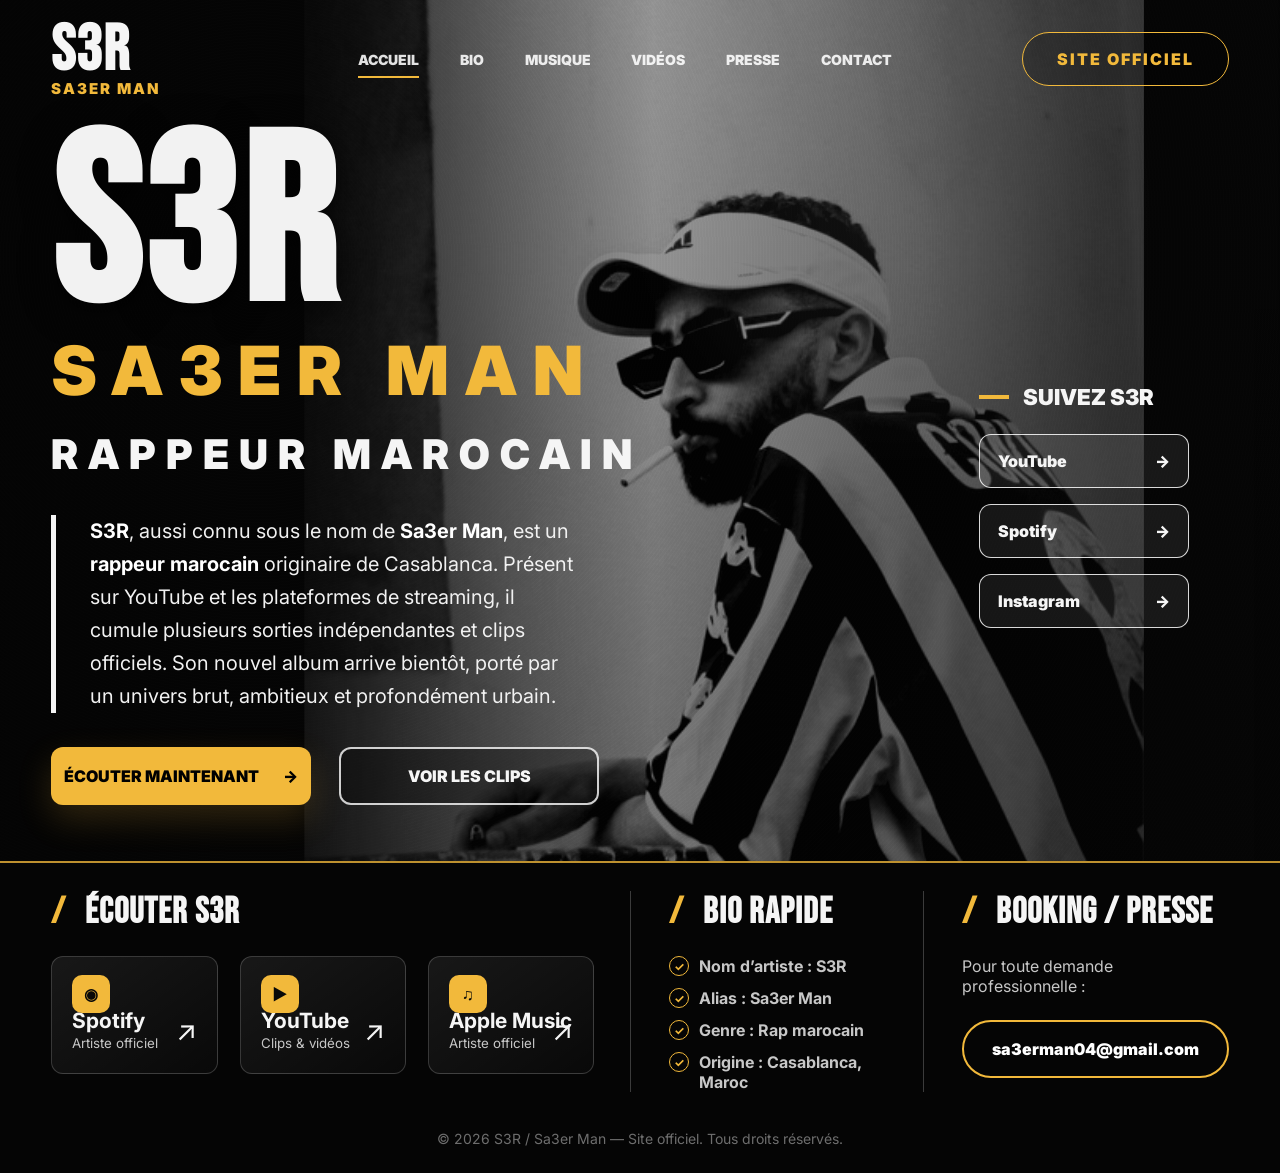
==== commit c6c0d235: "Update index.html" ====
--- a/index.html
+++ b/index.html
@@ -22,8 +22,8 @@
     "alternateName": "Sa3er Man",
     "genre": "Rap marocain",
     "description": "S3R, aussi connu sous le nom de Sa3er Man, est un rappeur marocain originaire de Casablanca.",
-    "url": "https://TON-USERNAME.github.io/s3r-official/",
-    "image": "https://TON-USERNAME.github.io/s3r-official/assets/s3r-portrait.jpg",
+    "url": "https://sa3erman.github.io/s3r-official/",
+    "image": "https://sa3erman.github.io/s3r-official/assets/s3r-portrait.jpg",
     "sameAs": [
       "https://www.youtube.com/@Sa3erman",
       "https://open.spotify.com/artist/5rGkCkgoWFYOqIheQVxchz",
@@ -64,13 +64,15 @@
           <p class="alias">Sa3er Man</p>
           <p class="role">Rappeur marocain</p>
 
-          <div class="statement">
-            <p>
-              <strong>S3R</strong>, aussi connu sous le nom de <strong>Sa3er Man</strong>,
-              est un <strong>rappeur marocain</strong> originaire de Casablanca.
-              Un univers brut, authentique, entre réalité, ambition et culture urbaine.
-            </p>
-          </div>
+         <div class="statement">
+  <p>
+    <strong>S3R</strong>, aussi connu sous le nom de <strong>Sa3er Man</strong>,
+    est un <strong>rappeur marocain</strong> originaire de Casablanca.
+    Présent sur YouTube et les plateformes de streaming, il cumule plusieurs
+    sorties indépendantes et clips officiels. Son nouvel album arrive bientôt,
+    porté par un univers brut, ambitieux et profondément urbain.
+  </p>
+</div>
 
           <div class="hero-actions">
             <a class="btn btn-gold" href="#musique">Écouter maintenant <span>→</span></a>
@@ -103,10 +105,10 @@
             <small>Clips & vidéos</small>
             <em>↗</em>
           </a>
-          <a class="platform-card" href="#" target="_blank" rel="noopener">
+          <a class="platform-card" href="https://music.apple.com/es/artist/s3r/1532101645" target="_blank" rel="noopener">
             <span class="icon">♫</span>
             <strong>Apple Music</strong>
-            <small>Lien à ajouter</small>
+            <small>Artiste officiel</small>
             <em>↗</em>
           </a>
         </div>
@@ -125,7 +127,7 @@
       <div class="strip-column contact" id="contact">
         <h2><span>/</span> Booking / Presse</h2>
         <p>Pour toute demande professionnelle :</p>
-        <a class="email-button" href="mailto:contact@s3rofficial.com">contact@s3rofficial.com</a>
+        <a class="email-button" href="mailto:sa3erman04@gmail.com">sa3erman04@gmail.com</a>
       </div>
     </section>
 
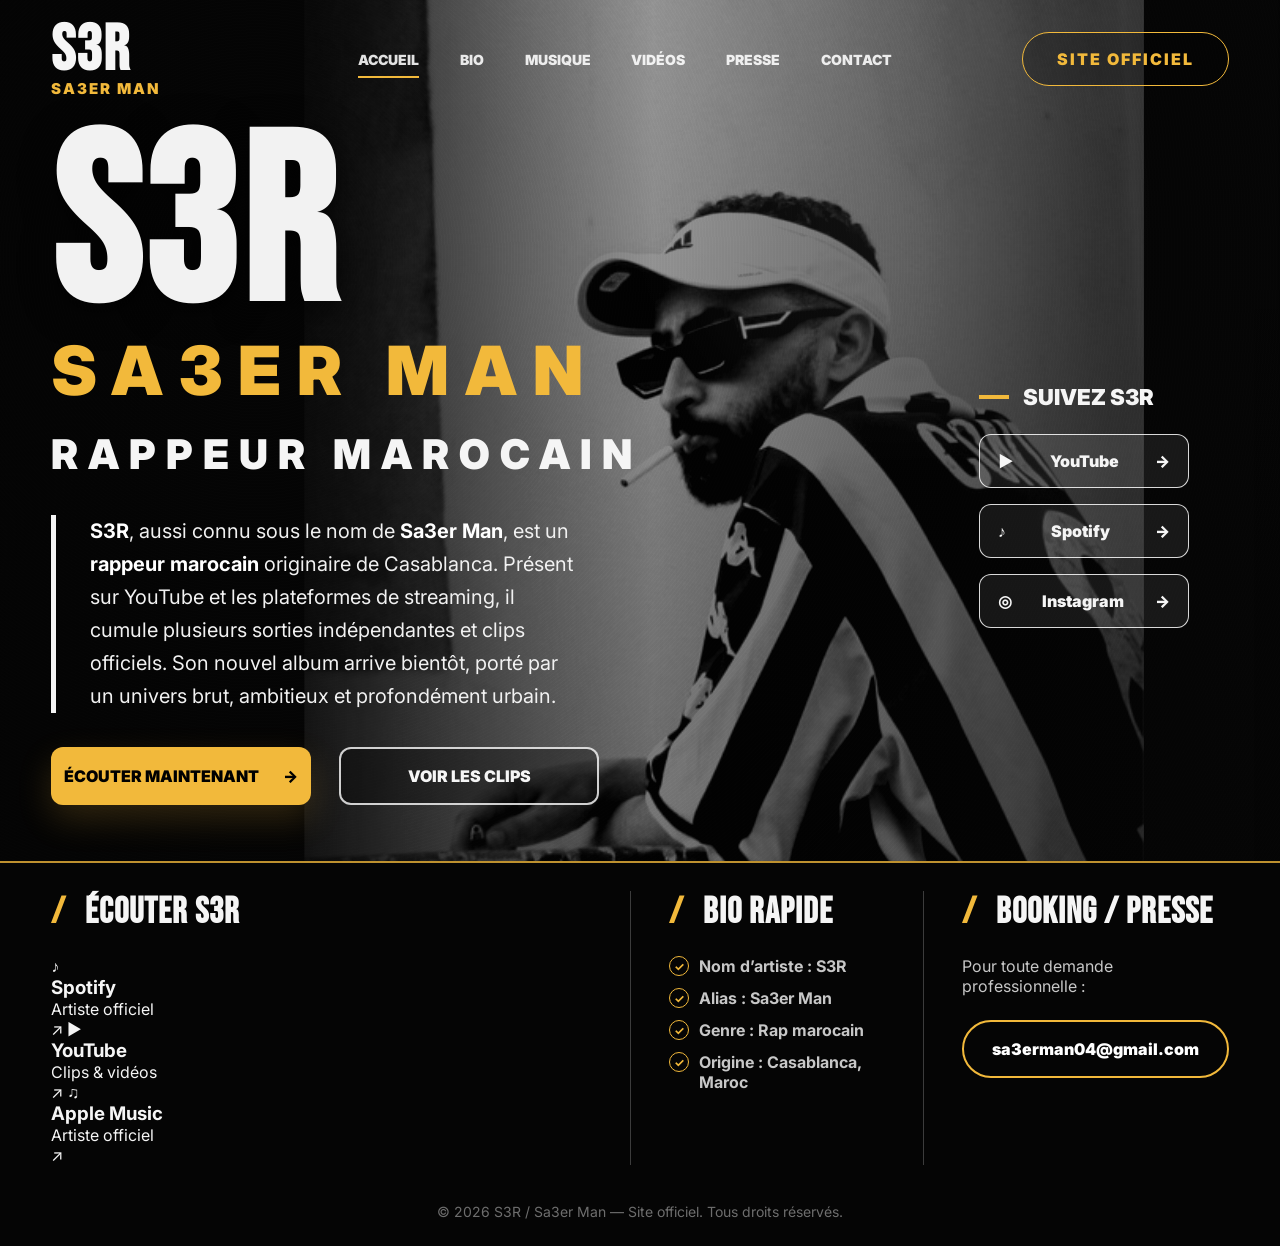
==== commit 970a3fce: "Update index.html" ====
--- a/index.html
+++ b/index.html
@@ -81,10 +81,27 @@
         </section>
 
         <aside class="follow-panel" aria-label="Liens officiels">
-          <h2>Suivez S3R</h2>
-          <a href="https://www.youtube.com/@Sa3erman" target="_blank" rel="noopener">YouTube <span>→</span></a>
-          <a href="https://open.spotify.com/artist/5rGkCkgoWFYOqIheQVxchz" target="_blank" rel="noopener">Spotify <span>→</span></a>
-          <a href="https://www.instagram.com/sa3ermanofficial" target="_blank" rel="noopener">Instagram <span>→</span></a>
+          <div class="side-links">
+  <h2 class="side-links-title">Suivez S3R</h2>
+
+  <a class="side-link" href="https://www.youtube.com/@Sa3erman" target="_blank">
+    <span class="side-icon">▶</span>
+    <span>YouTube</span>
+    <span class="side-arrow">→</span>
+  </a>
+
+  <a class="side-link" href="https://open.spotify.com/artist/5rGkCkgoWFYOqIheQVxchz" target="_blank">
+    <span class="side-icon">♪</span>
+    <span>Spotify</span>
+    <span class="side-arrow">→</span>
+  </a>
+
+  <a class="side-link" href="https://www.instagram.com/sa3ermanofficial" target="_blank">
+    <span class="side-icon">◎</span>
+    <span>Instagram</span>
+    <span class="side-arrow">→</span>
+  </a>
+</div>
         </aside>
       </div>
     </section>
@@ -92,26 +109,34 @@
     <section class="bottom-strip">
       <div class="strip-column large" id="musique">
         <h2><span>/</span> Écouter S3R</h2>
-        <div class="platform-grid">
-          <a class="platform-card" href="https://open.spotify.com/artist/5rGkCkgoWFYOqIheQVxchz" target="_blank" rel="noopener">
-            <span class="icon">◉</span>
-            <strong>Spotify</strong>
-            <small>Artiste officiel</small>
-            <em>↗</em>
-          </a>
-          <a class="platform-card" href="https://www.youtube.com/@Sa3erman" target="_blank" rel="noopener">
-            <span class="icon">▶</span>
-            <strong>YouTube</strong>
-            <small>Clips & vidéos</small>
-            <em>↗</em>
-          </a>
-          <a class="platform-card" href="https://music.apple.com/es/artist/s3r/1532101645" target="_blank" rel="noopener">
-            <span class="icon">♫</span>
-            <strong>Apple Music</strong>
-            <small>Artiste officiel</small>
-            <em>↗</em>
-          </a>
-        </div>
+        <div class="listen-grid">
+  <a class="listen-card" href="https://open.spotify.com/artist/5rGkCkgoWFYOqIheQVxchz" target="_blank">
+    <span class="listen-icon spotify-icon">♪</span>
+    <div>
+      <h3>Spotify</h3>
+      <p>Artiste officiel</p>
+    </div>
+    <span class="card-arrow">↗</span>
+  </a>
+
+  <a class="listen-card" href="https://www.youtube.com/@Sa3erman" target="_blank">
+    <span class="listen-icon youtube-icon">▶</span>
+    <div>
+      <h3>YouTube</h3>
+      <p>Clips & vidéos</p>
+    </div>
+    <span class="card-arrow">↗</span>
+  </a>
+
+  <a class="listen-card" href="https://music.apple.com/" target="_blank">
+    <span class="listen-icon apple-icon">♫</span>
+    <div>
+      <h3>Apple Music</h3>
+      <p>Artiste officiel</p>
+    </div>
+    <span class="card-arrow">↗</span>
+  </a>
+</div>
       </div>
 
       <div class="strip-column info" id="bio">
--- a/style.css
+++ b/style.css
@@ -382,3 +382,283 @@
   .platform-grid { grid-template-columns: 1fr; }
   .strip-column h2 { font-size: 31px; }
 }
+
+/* =========================================================
+   RESPONSIVE MOBILE FIXES
+   À coller tout en bas du fichier style.css
+   ========================================================= */
+
+@media (max-width: 1024px) {
+  body {
+    overflow-x: hidden;
+  }
+
+  .page {
+    min-height: auto;
+  }
+
+  .hero {
+    min-height: auto;
+    padding: 28px 20px 0;
+    background-position: center top;
+  }
+
+  .hero-inner,
+  .main-layout,
+  .content,
+  .bottom-grid {
+    width: 100%;
+    max-width: 100%;
+  }
+
+  .nav {
+    padding: 18px 0;
+  }
+
+  .nav-menu {
+    gap: 18px;
+    font-size: 13px;
+  }
+
+  .hero-content {
+    max-width: 58%;
+  }
+
+  .hero-artist {
+    right: -40px;
+    width: 55%;
+  }
+
+  .side-links {
+    right: 20px;
+    top: 170px;
+  }
+}
+
+@media (max-width: 768px) {
+  .page {
+    display: block;
+    min-height: 100vh;
+  }
+
+  .hero {
+    position: relative;
+    min-height: 100vh;
+    padding: 22px 18px 0;
+    overflow: hidden;
+  }
+
+  .nav {
+    height: auto;
+    align-items: flex-start;
+  }
+
+  .logo {
+    font-size: 28px;
+    line-height: 1;
+  }
+
+  .logo small {
+    font-size: 10px;
+    letter-spacing: 2px;
+  }
+
+  .nav-menu {
+    display: none;
+  }
+
+  .official-badge {
+    display: none;
+  }
+
+  .hero-content {
+    position: relative;
+    z-index: 3;
+    max-width: 100%;
+    padding-top: 40px;
+  }
+
+  .hero-content h1,
+  .title-main {
+    font-size: clamp(76px, 26vw, 118px);
+    line-height: 0.85;
+    letter-spacing: -4px;
+    margin-bottom: 8px;
+  }
+
+  .hero-content h2,
+  .title-sub {
+    font-size: clamp(24px, 8vw, 38px);
+    letter-spacing: 8px;
+    margin-bottom: 8px;
+  }
+
+  .hero-content h3,
+  .title-role {
+    font-size: 18px;
+    letter-spacing: 5px;
+    margin-bottom: 22px;
+  }
+
+  .statement {
+    max-width: 100%;
+    border-left-width: 4px;
+    padding-left: 16px;
+    margin-bottom: 22px;
+  }
+
+  .statement p {
+    font-size: 15px;
+    line-height: 1.55;
+  }
+
+  .cta-row {
+    display: flex;
+    flex-direction: column;
+    gap: 12px;
+    max-width: 100%;
+  }
+
+  .btn {
+    width: 100%;
+    min-height: 50px;
+    justify-content: center;
+    font-size: 14px;
+  }
+
+  .hero-artist {
+    position: relative;
+    z-index: 2;
+    right: auto;
+    bottom: auto;
+    width: 100%;
+    height: 360px;
+    margin-top: 22px;
+    background-position: center top;
+    opacity: 0.95;
+  }
+
+  .side-links {
+    position: static;
+    width: 100%;
+    margin-top: 22px;
+  }
+
+  .side-links-title {
+    font-size: 18px;
+    margin-bottom: 14px;
+  }
+
+  .side-link {
+    width: 100%;
+    height: 52px;
+  }
+
+  .bottom-section {
+    position: relative;
+    padding: 28px 18px;
+  }
+
+  .bottom-grid {
+    display: grid;
+    grid-template-columns: 1fr;
+    gap: 28px;
+  }
+
+  .section-heading {
+    font-size: 24px;
+    margin-bottom: 18px;
+  }
+
+  .listen-grid {
+    grid-template-columns: 1fr;
+    gap: 14px;
+  }
+
+  .listen-card {
+    min-height: 110px;
+    padding: 20px;
+  }
+
+  .bio-list {
+    gap: 8px;
+  }
+
+  .booking-box {
+    width: 100%;
+    margin-top: 12px;
+  }
+
+  .email-btn {
+    width: 100%;
+    justify-content: center;
+    font-size: 14px;
+    padding: 15px 18px;
+  }
+
+  footer {
+    padding: 18px;
+    text-align: center;
+    font-size: 12px;
+  }
+}
+
+@media (max-width: 480px) {
+  .hero {
+    padding: 18px 14px 0;
+  }
+
+  .hero-content {
+    padding-top: 26px;
+  }
+
+  .hero-content h1,
+  .title-main {
+    font-size: clamp(68px, 28vw, 98px);
+    letter-spacing: -3px;
+  }
+
+  .hero-content h2,
+  .title-sub {
+    font-size: 24px;
+    letter-spacing: 6px;
+  }
+
+  .hero-content h3,
+  .title-role {
+    font-size: 15px;
+    letter-spacing: 4px;
+  }
+
+  .statement p {
+    font-size: 14px;
+    line-height: 1.5;
+  }
+
+  .hero-artist {
+    height: 300px;
+    margin-top: 18px;
+  }
+
+  .bottom-section {
+    padding: 26px 14px;
+  }
+
+  .section-heading {
+    font-size: 22px;
+  }
+
+  .listen-card h3,
+  .booking-title,
+  .bio-title {
+    font-size: 18px;
+  }
+}
+
+@media (max-width: 768px) {
+  .hero::before,
+  .hero-background {
+    background-position: center top !important;
+    background-size: cover !important;
+  }
+}
